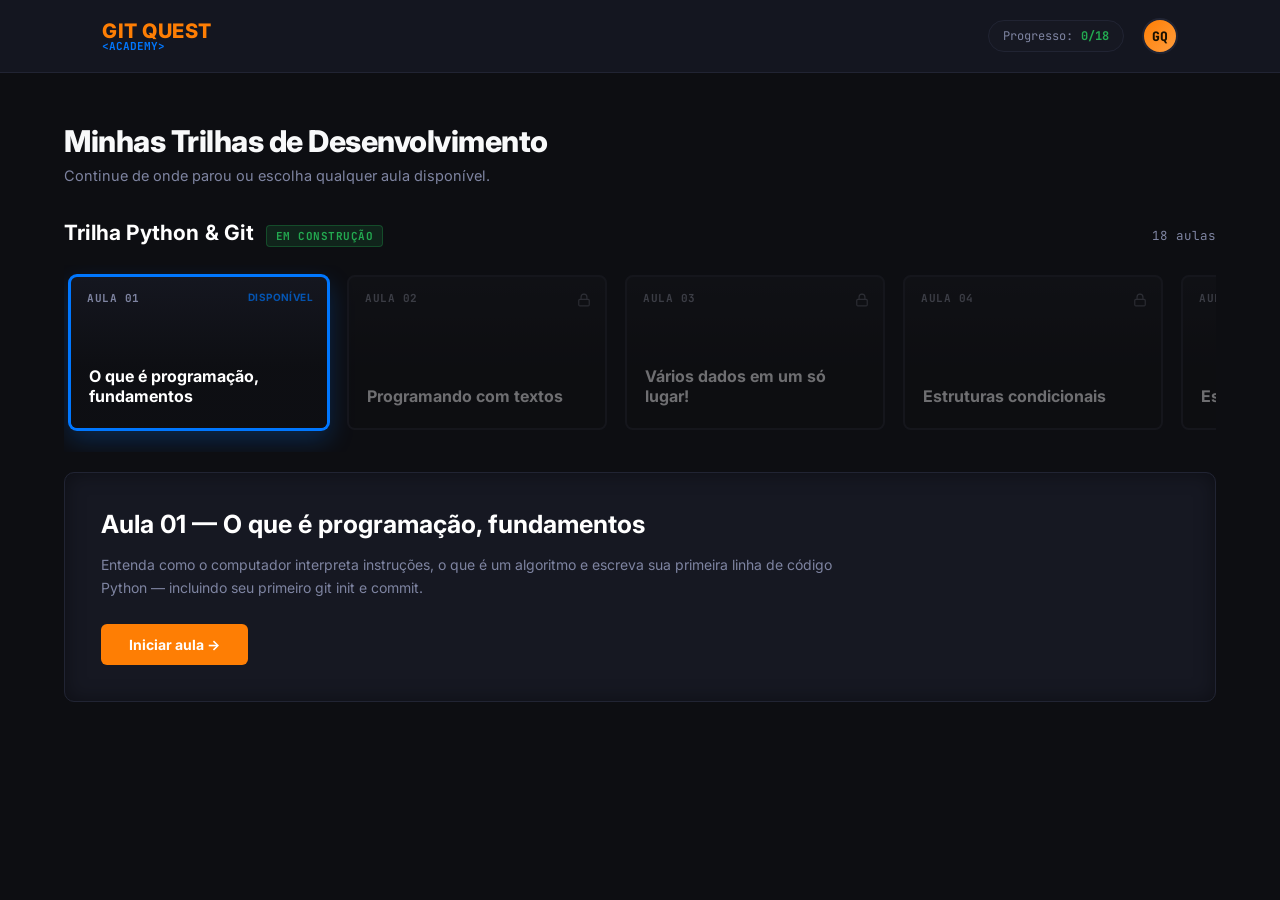
==== catalogo.html @ 4c0d6a4c "Versão local atual" ====
<!DOCTYPE html>
<html lang="pt-BR">
<head>
    <meta charset="UTF-8">
    <meta name="viewport" content="width=device-width, initial-scale=1.0">
    <title>Git Quest Academy - Catálogo</title>
    <link rel="preconnect" href="https://fonts.googleapis.com">
    <link rel="preconnect" href="https://fonts.gstatic.com" crossorigin>
    <link href="https://fonts.googleapis.com/css2?family=JetBrains+Mono:wght@400;700&family=Inter:wght@400;500;600;700;800&display=swap" rel="stylesheet">
<style>
:root {
    --bg-primary: #0d0e12;
    --bg-secondary: #161822;
    --bg-tertiary: #212433;
    --primary: #FE7E04;
    --secondary: #0077FF;
    --success: #23a950;
    --error: #dc3545;
    --text: #f8f9fa;
    --text-muted: #7e84a1;
    --font-display: 'Inter', 'Segoe UI', sans-serif;
    --font-mono: 'JetBrains Mono', 'Courier New', monospace;
}

*, *::before, *::after { box-sizing: border-box; margin: 0; padding: 0; }
html { scroll-behavior: smooth; }

body {
    background: var(--bg-primary);
    color: var(--text);
    font-family: var(--font-display);
    overflow-x: hidden;
    /* Sobrescreve o style.css principal (display:flex / overflow:hidden) */
    display: block !important;
    height: auto !important;
    overflow-y: auto !important;
    width: auto !important;
}

/* HEADER */
header.plataforma-header {
    position: sticky; top: 0; z-index: 100;
    display: flex; justify-content: space-between; align-items: center;
    padding: 18px 8%;
    background: rgba(22,24,34,0.95);
    border-bottom: 1px solid var(--bg-tertiary);
    backdrop-filter: blur(12px);
    -webkit-backdrop-filter: blur(12px);
}
.logo { display: flex; flex-direction: column; line-height: 1; }
.logo h1 { color: var(--primary); font-size: 20px; text-transform: uppercase; font-weight: 800; letter-spacing: 0.5px; }
.logo span { color: var(--secondary); font-size: 11px; font-family: var(--font-mono); font-weight: 700; }

.header-right { display: flex; align-items: center; gap: 18px; }

.progress-pill {
    display: flex; align-items: center; gap: 8px;
    background: var(--bg-secondary); border: 1px solid var(--bg-tertiary);
    padding: 7px 14px; border-radius: 20px;
    font-family: var(--font-mono); font-size: 12px; color: var(--text-muted);
}
.progress-pill strong { color: var(--success); font-weight: 700; }

.user-avatar {
    width: 36px; height: 36px; border-radius: 50%;
    background: linear-gradient(135deg, var(--primary), #ff9d3d);
    display: flex; align-items: center; justify-content: center;
    font-size: 13px; font-weight: 800; color: #1a1100;
    font-family: var(--font-mono); cursor: pointer;
    border: 2px solid var(--bg-tertiary);
}

/* CONTAINER GERAL */
.netflix-container { padding: 50px 5% 30px; }
.netflix-container > .page-intro { margin-bottom: 36px; }
.page-intro h2 { font-size: 30px; font-weight: 800; letter-spacing: -0.5px; margin-bottom: 8px; }
.page-intro p { color: var(--text-muted); font-size: 14.5px; }

/* TÍTULOS DE LINHA */
.row-heading { display: flex; align-items: baseline; gap: 12px; margin-bottom: 18px; }
.row-heading h2 { font-size: 21px; color: #fff; font-weight: 700; letter-spacing: 0.2px; }
.row-heading .row-tag {
    font-family: var(--font-mono); font-size: 11px; font-weight: 700;
    text-transform: uppercase; letter-spacing: 0.5px;
    padding: 3px 9px; border-radius: 4px;
    background: rgba(35,169,80,0.15); color: var(--success);
    border: 1px solid rgba(35,169,80,0.3);
}
.row-heading .row-count { margin-left: auto; font-size: 12.5px; color: var(--text-muted); font-family: var(--font-mono); }

/* LINHA HORIZONTAL */
.netflix-row { display: flex; gap: 18px; overflow-x: auto; padding: 10px 5px 22px; scrollbar-width: none; }
.netflix-row::-webkit-scrollbar { display: none; }

/* CARD */
.netflix-card {
    min-width: 260px; width: 260px; height: 155px;
    background: var(--bg-secondary); border: 2px solid var(--bg-tertiary);
    border-radius: 8px; cursor: pointer;
    transition: transform 0.3s cubic-bezier(0.25,1,0.5,1), border-color 0.3s ease, box-shadow 0.3s ease;
    position: relative; overflow: hidden; flex-shrink: 0;
}
.netflix-card.ativo:hover { transform: scale(1.045); border-color: var(--primary); box-shadow: 0 10px 25px rgba(0,0,0,0.6); }
.netflix-card.selecionado { border-color: var(--secondary); box-shadow: 0 0 0 1px var(--secondary), 0 10px 25px rgba(0,119,255,0.25); }
.netflix-card.bloqueado { opacity: 0.4; cursor: not-allowed; filter: grayscale(50%); }
.netflix-card.concluido { border-color: rgba(35,169,80,0.4); }

.card-cover {
    padding: 18px; height: 100%; display: flex; flex-direction: column; justify-content: flex-end;
    background: linear-gradient(to top, rgba(13,14,18,0.95) 40%, rgba(13,14,18,0.15) 100%);
    box-sizing: border-box; position: relative;
}
.card-number { position: absolute; top: 14px; left: 16px; font-family: var(--font-mono); font-size: 11px; color: var(--text-muted); font-weight: 700; letter-spacing: 0.5px; }
.card-cover h3 { font-size: 16px; color: #fff; margin-bottom: 4px; font-weight: 700; line-height: 1.25; }
.card-cover p { font-size: 12px; color: var(--text-muted); line-height: 1.4; }

.badge-status {
    position: absolute; top: 14px; right: 14px; font-size: 10px; font-weight: 700;
    text-transform: uppercase; letter-spacing: 0.4px;
    display: flex; align-items: center; gap: 4px;
}
.badge-status.text-success { color: var(--success); }
.badge-status.text-muted { color: var(--text-muted); }
.badge-status.text-secondary { color: var(--secondary); }
.badge-status svg { width: 12px; height: 12px; }

.lock-icon { position: absolute; top: 14px; right: 14px; color: var(--text-muted); }

/* PREVIEW PANEL */
.netflix-preview {
    margin-top: 20px; background: var(--bg-secondary); border: 1px solid var(--bg-tertiary);
    border-radius: 10px; min-height: 190px; padding: 36px; box-sizing: border-box;
    transition: all 0.3s ease; box-shadow: inset 0 0 20px rgba(0,0,0,0.4);
}
.preview-content { max-width: 760px; }
.preview-meta { display: flex; align-items: center; gap: 10px; margin-bottom: 14px; }
.preview-meta .meta-number {
    font-family: var(--font-mono); font-size: 12px; color: var(--primary); font-weight: 700;
    background: rgba(254,126,4,0.1); border: 1px solid rgba(254,126,4,0.25);
    padding: 3px 10px; border-radius: 4px;
}
.preview-meta .meta-status { font-size: 11.5px; font-family: var(--font-mono); color: var(--text-muted); text-transform: uppercase; letter-spacing: 0.4px; }
.preview-content h3 { font-size: 25px; margin-bottom: 14px; color: #fff; font-weight: 700; }
.preview-content p { font-size: 14px; color: var(--text-muted); line-height: 1.65; }

/* Botões de ação */
.btn-entrar, .btn-bloqueado {
    border: none; padding: 12px 28px; border-radius: 6px; font-weight: 700; cursor: pointer;
    font-size: 14px; text-align: center; display: inline-block; text-decoration: none;
    font-family: var(--font-display); transition: background 0.2s ease, transform 0.15s ease;
}
.btn-entrar { background: var(--primary); color: #fff; }
.btn-entrar:hover { background: #e06f03; transform: translateY(-1px); }
.btn-bloqueado { background: var(--bg-tertiary); color: var(--text-muted); border: 1px solid rgba(255,255,255,0.05); cursor: not-allowed; }

/* RESPONSIVO */
@media (max-width: 720px) {
    .netflix-container { padding: 36px 5% 24px; }
    .netflix-card { min-width: 220px; width: 220px; height: 135px; }
    .netflix-preview { padding: 24px; }
    .preview-content h3 { font-size: 20px; }
    header.plataforma-header { padding: 16px 5%; }
}

@media (prefers-reduced-motion: reduce) {
    *, *::before, *::after { animation-duration: 0.01ms !important; transition-duration: 0.01ms !important; }
}
</style>
</head>
<body class="catalogo-body">

    <header class="plataforma-header">
        <div class="logo">
            <h1>Git Quest</h1>
            <span>&lt;ACADEMY&gt;</span>
        </div>
        <div class="header-right">
            <div class="progress-pill">
                <span>Progresso:</span> <strong id="progress-count">0/18</strong>
            </div>
            <div class="user-avatar" title="Sua conta">GQ</div>
        </div>
    </header>

    <div class="netflix-container">

        <div class="page-intro">
            <h2>Minhas Trilhas de Desenvolvimento</h2>
            <p>Continue de onde parou ou escolha qualquer aula disponível.</p>
        </div>

        <div class="row-heading">
            <h2>Trilha Python & Git</h2>
            <span class="row-tag">Em construção</span>
            <span class="row-count" id="row-count">18 aulas</span>
        </div>

        <div class="netflix-row" id="aulas-row">
            <!-- cards injetados via JS -->
        </div>

        <div class="netflix-preview" id="preview-panel">
            <div class="preview-content">
                <h3 id="preview-title">Selecione uma aula acima</h3>
                <p id="preview-desc">Clique em qualquer um dos cards da fileira para inspecionar os detalhes da ementa, objetivos da aula e iniciar seu desafio prático.</p>
                <div id="preview-action-container" style="margin-top: 25px;"></div>
            </div>
        </div>

    </div>

    <!-- progress.js precisa vir ANTES do script inline abaixo -->
    <script src="./scripts/progress.js"></script>
<script>
document.addEventListener('DOMContentLoaded', () => {

    // -----------------------------------------------------------------------
    // CATÁLOGO DE AULAS (1 aula = 1 arquivo desafios/moduloN.js = ?modulo=N)
    //
    // implementado: true  -> existe desafios/moduloN.js pronto, card clicável
    // implementado: false -> conteúdo ainda não escrito, aparece "Em breve"
    //
    // Quando você criar desafios/moduloN.js para uma aula nova, basta trocar
    // o respectivo "implementado" para true aqui embaixo.
    // -----------------------------------------------------------------------
    const aulas = [
        { num: 1,  titulo: "O que é programação, fundamentos", desc: "Entenda como o computador interpreta instruções, o que é um algoritmo e escreva sua primeira linha de código Python — incluindo seu primeiro git init e commit.", implementado: true },
        { num: 2,  titulo: "Programando com textos", desc: "Domine strings: concatenação, formatação, fatiamento e os métodos essenciais para manipular texto.", implementado: false },
        { num: 3,  titulo: "Vários dados em um só lugar!", desc: "Listas: como guardar várias informações numa única variável e percorrer coleções de dados.", implementado: false },
        { num: 4,  titulo: "Estruturas condicionais", desc: "if, elif e else — ensine seu programa a tomar decisões com base em condições.", implementado: false },
        { num: 5,  titulo: "Estruturas de repetição", desc: "for e while: automatize tarefas repetitivas sem escrever a mesma linha várias vezes.", implementado: false },
        { num: 6,  titulo: "Outros tipos de dados", desc: "Dicionários, tuplas, sets e booleanos — amplie seu vocabulário de estruturas de dados.", implementado: false },
        { num: 7,  titulo: "Funções", desc: "Organize seu código em blocos reutilizáveis com parâmetros, retornos e escopo.", implementado: false },
        { num: 8,  titulo: "Arquivos", desc: "Leia e grave arquivos no disco — seu programa finalmente guarda informação fora da memória.", implementado: false },
        { num: 9,  titulo: "Módulos", desc: "Importe bibliotecas prontas e organize seu próprio código em múltiplos arquivos.", implementado: false },
        { num: 10, titulo: "Competindo!", desc: "Desafio prático: coloque tudo o que aprendeu em prática num exercício competitivo cronometrado.", implementado: false },
        { num: 11, titulo: "Git e Controle de versão", desc: "branches, merges e fluxo de trabalho em equipe — vá além do ciclo básico.", implementado: false },
        { num: 12, titulo: "Classes e Objetos", desc: "Dê o primeiro passo na orientação a objetos: crie suas próprias classes e instâncias.", implementado: false },
        { num: 13, titulo: "Pilares de POO", desc: "Herança, encapsulamento, polimorfismo e abstração — os quatro fundamentos da POO.", implementado: false },
        { num: 14, titulo: "Fazendo Testes", desc: "Escreva testes automatizados e garanta que seu código funciona antes de quebrar em produção.", implementado: false },
        { num: 15, titulo: "Programando Exceções", desc: "try, except e finally — trate erros com elegância em vez de deixar seu programa quebrar.", implementado: false },
        { num: 16, titulo: "Coletando Dados na internet", desc: "Introdução a requests e web scraping: extraia dados reais de páginas da web.", implementado: false },
        { num: 17, titulo: "Chatbot: Base", desc: "Construa a estrutura inicial de um chatbot funcional usando tudo o que você já aprendeu.", implementado: false },
        { num: 18, titulo: "Aprimorando seu Chatbot", desc: "Projeto final do módulo: adicione inteligência e funcionalidades extras ao seu chatbot.", implementado: false },
    ];

    // -------------------------------------------------------------------
    // STATUS DE CADA AULA, cruzando "implementado" com o localStorage
    // -------------------------------------------------------------------
    function getStatus(aula) {
        if (!aula.implementado) return 'em-breve';
        if (typeof isModuleComplete === 'function' && isModuleComplete(aula.num)) return 'concluido';
        return 'disponivel';
    }

    function statusBadge(status) {
        if (status === 'concluido') {
            return `<span class="badge-status text-success">
                        <svg viewBox="0 0 24 24" fill="none" stroke="currentColor" stroke-width="3"><polyline points="20 6 9 17 4 12"/></svg>
                        Concluída
                    </span>`;
        }
        if (status === 'disponivel') {
            return `<span class="badge-status text-secondary">Disponível</span>`;
        }
        return `<span class="badge-status text-muted">Em breve</span>`;
    }

    // -------------------------------------------------------------------
    // RENDERIZA OS CARDS
    // -------------------------------------------------------------------
    const row = document.getElementById('aulas-row');

    aulas.forEach((aula) => {
        const status = getStatus(aula);
        const isLocked = status === 'em-breve';

        const card = document.createElement('div');
        card.className = `netflix-card ${isLocked ? 'bloqueado' : 'ativo'} ${status === 'concluido' ? 'concluido' : ''}`;
        card.id = `card-aula-${aula.num}`;
        card.dataset.num = aula.num;

        card.innerHTML = `
            ${isLocked ? `<div class="lock-icon"><svg width="14" height="14" viewBox="0 0 24 24" fill="none" stroke="currentColor" stroke-width="2"><rect x="3" y="11" width="18" height="11" rx="2"/><path d="M7 11V7a5 5 0 0110 0v4"/></svg></div>` : statusBadge(status)}
            <div class="card-cover">
                <span class="card-number">AULA ${String(aula.num).padStart(2, '0')}</span>
                <h3>${aula.titulo}</h3>
            </div>
        `;

        card.addEventListener('click', () => selectAula(aula, status, card));
        row.appendChild(card);
    });

    // -------------------------------------------------------------------
    // PREVIEW DINÂMICO
    // -------------------------------------------------------------------
    const previewTitle = document.getElementById('preview-title');
    const previewDesc = document.getElementById('preview-desc');
    const actionContainer = document.getElementById('preview-action-container');

    function selectAula(aula, status, cardEl) {
        document.querySelectorAll('.netflix-card.selecionado').forEach(c => c.classList.remove('selecionado'));

        if (status !== 'em-breve') {
            cardEl.classList.add('selecionado');
        }

        previewTitle.textContent = `Aula ${String(aula.num).padStart(2, '0')} — ${aula.titulo}`;
        previewDesc.textContent = aula.desc;

        if (status === 'em-breve') {
            actionContainer.innerHTML = `<button class="btn-bloqueado" disabled>🔒 Conteúdo em breve</button>`;
        } else {
            const label = status === 'concluido' ? 'Revisar aula' : 'Iniciar aula';
            actionContainer.innerHTML = `<button class="btn-entrar" id="btn-entrar-aula">${label} →</button>`;
            document.getElementById('btn-entrar-aula').addEventListener('click', () => {
                window.location.href = `dashboard.html?modulo=${aula.num}`;
            });
        }

        cardEl.scrollIntoView({ behavior: 'smooth', inline: 'center', block: 'nearest' });
    }

    // Seleciona automaticamente: primeira aula disponível (não concluída),
    // ou a primeira concluída se todas as disponíveis já foram feitas
    const primeiraDisponivel = aulas.find(a => getStatus(a) === 'disponivel') 
                              || aulas.find(a => getStatus(a) === 'concluido');
    if (primeiraDisponivel) {
        const cardEl = document.getElementById(`card-aula-${primeiraDisponivel.num}`);
        selectAula(primeiraDisponivel, getStatus(primeiraDisponivel), cardEl);
    }

    // -------------------------------------------------------------------
    // CONTADOR DE PROGRESSO (lido do localStorage via progress.js)
    // -------------------------------------------------------------------
    const concluidas = typeof countCompletedModules === 'function' ? countCompletedModules() : 0;
    document.getElementById('progress-count').textContent = `${concluidas}/${aulas.length}`;

});
</script>
</body>
</html>
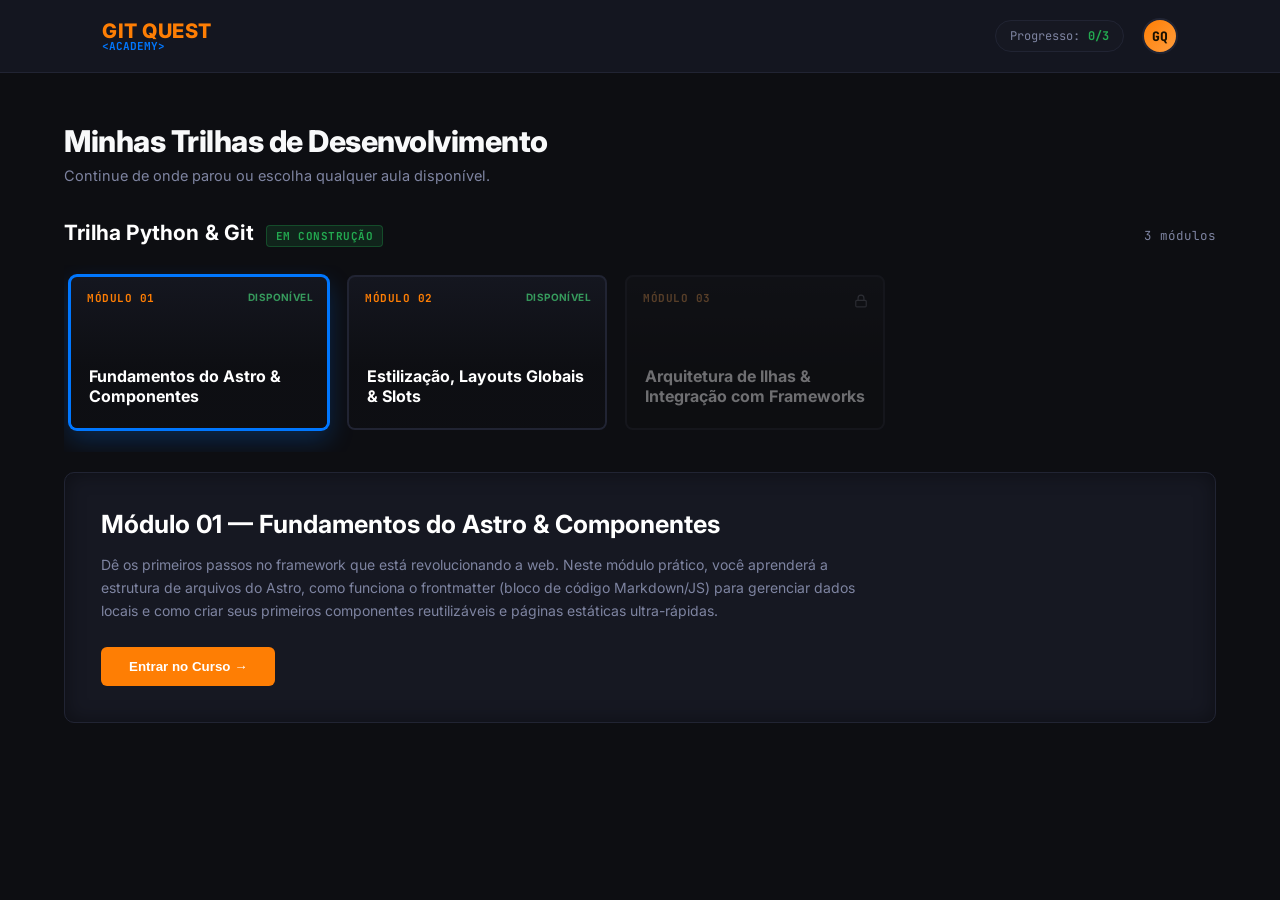
==== commit a565c6e4: "refactor: enhance landing page styles with new design system and responsive adjustments - Introduced" ====
--- a/catalogo.html
+++ b/catalogo.html
@@ -1,172 +1,18 @@
 <!DOCTYPE html>
 <html lang="pt-BR">
+
 <head>
     <meta charset="UTF-8">
     <meta name="viewport" content="width=device-width, initial-scale=1.0">
     <title>Git Quest Academy - Catálogo</title>
     <link rel="preconnect" href="https://fonts.googleapis.com">
     <link rel="preconnect" href="https://fonts.gstatic.com" crossorigin>
-    <link href="https://fonts.googleapis.com/css2?family=JetBrains+Mono:wght@400;700&family=Inter:wght@400;500;600;700;800&display=swap" rel="stylesheet">
-<style>
-:root {
-    --bg-primary: #0d0e12;
-    --bg-secondary: #161822;
-    --bg-tertiary: #212433;
-    --primary: #FE7E04;
-    --secondary: #0077FF;
-    --success: #23a950;
-    --error: #dc3545;
-    --text: #f8f9fa;
-    --text-muted: #7e84a1;
-    --font-display: 'Inter', 'Segoe UI', sans-serif;
-    --font-mono: 'JetBrains Mono', 'Courier New', monospace;
-}
+    <link
+        href="https://fonts.googleapis.com/css2?family=JetBrains+Mono:wght@400;700&family=Inter:wght@400;500;600;700;800&display=swap"
+        rel="stylesheet">
+    <link rel="stylesheet" href="/styles/catalogo.css">
+</head>
 
-*, *::before, *::after { box-sizing: border-box; margin: 0; padding: 0; }
-html { scroll-behavior: smooth; }
-
-body {
-    background: var(--bg-primary);
-    color: var(--text);
-    font-family: var(--font-display);
-    overflow-x: hidden;
-    /* Sobrescreve o style.css principal (display:flex / overflow:hidden) */
-    display: block !important;
-    height: auto !important;
-    overflow-y: auto !important;
-    width: auto !important;
-}
-
-/* HEADER */
-header.plataforma-header {
-    position: sticky; top: 0; z-index: 100;
-    display: flex; justify-content: space-between; align-items: center;
-    padding: 18px 8%;
-    background: rgba(22,24,34,0.95);
-    border-bottom: 1px solid var(--bg-tertiary);
-    backdrop-filter: blur(12px);
-    -webkit-backdrop-filter: blur(12px);
-}
-.logo { display: flex; flex-direction: column; line-height: 1; }
-.logo h1 { color: var(--primary); font-size: 20px; text-transform: uppercase; font-weight: 800; letter-spacing: 0.5px; }
-.logo span { color: var(--secondary); font-size: 11px; font-family: var(--font-mono); font-weight: 700; }
-
-.header-right { display: flex; align-items: center; gap: 18px; }
-
-.progress-pill {
-    display: flex; align-items: center; gap: 8px;
-    background: var(--bg-secondary); border: 1px solid var(--bg-tertiary);
-    padding: 7px 14px; border-radius: 20px;
-    font-family: var(--font-mono); font-size: 12px; color: var(--text-muted);
-}
-.progress-pill strong { color: var(--success); font-weight: 700; }
-
-.user-avatar {
-    width: 36px; height: 36px; border-radius: 50%;
-    background: linear-gradient(135deg, var(--primary), #ff9d3d);
-    display: flex; align-items: center; justify-content: center;
-    font-size: 13px; font-weight: 800; color: #1a1100;
-    font-family: var(--font-mono); cursor: pointer;
-    border: 2px solid var(--bg-tertiary);
-}
-
-/* CONTAINER GERAL */
-.netflix-container { padding: 50px 5% 30px; }
-.netflix-container > .page-intro { margin-bottom: 36px; }
-.page-intro h2 { font-size: 30px; font-weight: 800; letter-spacing: -0.5px; margin-bottom: 8px; }
-.page-intro p { color: var(--text-muted); font-size: 14.5px; }
-
-/* TÍTULOS DE LINHA */
-.row-heading { display: flex; align-items: baseline; gap: 12px; margin-bottom: 18px; }
-.row-heading h2 { font-size: 21px; color: #fff; font-weight: 700; letter-spacing: 0.2px; }
-.row-heading .row-tag {
-    font-family: var(--font-mono); font-size: 11px; font-weight: 700;
-    text-transform: uppercase; letter-spacing: 0.5px;
-    padding: 3px 9px; border-radius: 4px;
-    background: rgba(35,169,80,0.15); color: var(--success);
-    border: 1px solid rgba(35,169,80,0.3);
-}
-.row-heading .row-count { margin-left: auto; font-size: 12.5px; color: var(--text-muted); font-family: var(--font-mono); }
-
-/* LINHA HORIZONTAL */
-.netflix-row { display: flex; gap: 18px; overflow-x: auto; padding: 10px 5px 22px; scrollbar-width: none; }
-.netflix-row::-webkit-scrollbar { display: none; }
-
-/* CARD */
-.netflix-card {
-    min-width: 260px; width: 260px; height: 155px;
-    background: var(--bg-secondary); border: 2px solid var(--bg-tertiary);
-    border-radius: 8px; cursor: pointer;
-    transition: transform 0.3s cubic-bezier(0.25,1,0.5,1), border-color 0.3s ease, box-shadow 0.3s ease;
-    position: relative; overflow: hidden; flex-shrink: 0;
-}
-.netflix-card.ativo:hover { transform: scale(1.045); border-color: var(--primary); box-shadow: 0 10px 25px rgba(0,0,0,0.6); }
-.netflix-card.selecionado { border-color: var(--secondary); box-shadow: 0 0 0 1px var(--secondary), 0 10px 25px rgba(0,119,255,0.25); }
-.netflix-card.bloqueado { opacity: 0.4; cursor: not-allowed; filter: grayscale(50%); }
-.netflix-card.concluido { border-color: rgba(35,169,80,0.4); }
-
-.card-cover {
-    padding: 18px; height: 100%; display: flex; flex-direction: column; justify-content: flex-end;
-    background: linear-gradient(to top, rgba(13,14,18,0.95) 40%, rgba(13,14,18,0.15) 100%);
-    box-sizing: border-box; position: relative;
-}
-.card-number { position: absolute; top: 14px; left: 16px; font-family: var(--font-mono); font-size: 11px; color: var(--text-muted); font-weight: 700; letter-spacing: 0.5px; }
-.card-cover h3 { font-size: 16px; color: #fff; margin-bottom: 4px; font-weight: 700; line-height: 1.25; }
-.card-cover p { font-size: 12px; color: var(--text-muted); line-height: 1.4; }
-
-.badge-status {
-    position: absolute; top: 14px; right: 14px; font-size: 10px; font-weight: 700;
-    text-transform: uppercase; letter-spacing: 0.4px;
-    display: flex; align-items: center; gap: 4px;
-}
-.badge-status.text-success { color: var(--success); }
-.badge-status.text-muted { color: var(--text-muted); }
-.badge-status.text-secondary { color: var(--secondary); }
-.badge-status svg { width: 12px; height: 12px; }
-
-.lock-icon { position: absolute; top: 14px; right: 14px; color: var(--text-muted); }
-
-/* PREVIEW PANEL */
-.netflix-preview {
-    margin-top: 20px; background: var(--bg-secondary); border: 1px solid var(--bg-tertiary);
-    border-radius: 10px; min-height: 190px; padding: 36px; box-sizing: border-box;
-    transition: all 0.3s ease; box-shadow: inset 0 0 20px rgba(0,0,0,0.4);
-}
-.preview-content { max-width: 760px; }
-.preview-meta { display: flex; align-items: center; gap: 10px; margin-bottom: 14px; }
-.preview-meta .meta-number {
-    font-family: var(--font-mono); font-size: 12px; color: var(--primary); font-weight: 700;
-    background: rgba(254,126,4,0.1); border: 1px solid rgba(254,126,4,0.25);
-    padding: 3px 10px; border-radius: 4px;
-}
-.preview-meta .meta-status { font-size: 11.5px; font-family: var(--font-mono); color: var(--text-muted); text-transform: uppercase; letter-spacing: 0.4px; }
-.preview-content h3 { font-size: 25px; margin-bottom: 14px; color: #fff; font-weight: 700; }
-.preview-content p { font-size: 14px; color: var(--text-muted); line-height: 1.65; }
-
-/* Botões de ação */
-.btn-entrar, .btn-bloqueado {
-    border: none; padding: 12px 28px; border-radius: 6px; font-weight: 700; cursor: pointer;
-    font-size: 14px; text-align: center; display: inline-block; text-decoration: none;
-    font-family: var(--font-display); transition: background 0.2s ease, transform 0.15s ease;
-}
-.btn-entrar { background: var(--primary); color: #fff; }
-.btn-entrar:hover { background: #e06f03; transform: translateY(-1px); }
-.btn-bloqueado { background: var(--bg-tertiary); color: var(--text-muted); border: 1px solid rgba(255,255,255,0.05); cursor: not-allowed; }
-
-/* RESPONSIVO */
-@media (max-width: 720px) {
-    .netflix-container { padding: 36px 5% 24px; }
-    .netflix-card { min-width: 220px; width: 220px; height: 135px; }
-    .netflix-preview { padding: 24px; }
-    .preview-content h3 { font-size: 20px; }
-    header.plataforma-header { padding: 16px 5%; }
-}
-
-@media (prefers-reduced-motion: reduce) {
-    *, *::before, *::after { animation-duration: 0.01ms !important; transition-duration: 0.01ms !important; }
-}
-</style>
-</head>
 <body class="catalogo-body">
 
     <header class="plataforma-header">
@@ -202,7 +48,8 @@
         <div class="netflix-preview" id="preview-panel">
             <div class="preview-content">
                 <h3 id="preview-title">Selecione uma aula acima</h3>
-                <p id="preview-desc">Clique em qualquer um dos cards da fileira para inspecionar os detalhes da ementa, objetivos da aula e iniciar seu desafio prático.</p>
+                <p id="preview-desc">Clique em qualquer um dos cards da fileira para inspecionar os detalhes da ementa,
+                    objetivos da aula e iniciar seu desafio prático.</p>
                 <div id="preview-action-container" style="margin-top: 25px;"></div>
             </div>
         </div>
@@ -211,133 +58,7 @@
 
     <!-- progress.js precisa vir ANTES do script inline abaixo -->
     <script src="./scripts/progress.js"></script>
-<script>
-document.addEventListener('DOMContentLoaded', () => {
+    <script src="./scripts/catalogo.js"></script>
+</body>
 
-    // -----------------------------------------------------------------------
-    // CATÁLOGO DE AULAS (1 aula = 1 arquivo desafios/moduloN.js = ?modulo=N)
-    //
-    // implementado: true  -> existe desafios/moduloN.js pronto, card clicável
-    // implementado: false -> conteúdo ainda não escrito, aparece "Em breve"
-    //
-    // Quando você criar desafios/moduloN.js para uma aula nova, basta trocar
-    // o respectivo "implementado" para true aqui embaixo.
-    // -----------------------------------------------------------------------
-    const aulas = [
-        { num: 1,  titulo: "O que é programação, fundamentos", desc: "Entenda como o computador interpreta instruções, o que é um algoritmo e escreva sua primeira linha de código Python — incluindo seu primeiro git init e commit.", implementado: true },
-        { num: 2,  titulo: "Programando com textos", desc: "Domine strings: concatenação, formatação, fatiamento e os métodos essenciais para manipular texto.", implementado: false },
-        { num: 3,  titulo: "Vários dados em um só lugar!", desc: "Listas: como guardar várias informações numa única variável e percorrer coleções de dados.", implementado: false },
-        { num: 4,  titulo: "Estruturas condicionais", desc: "if, elif e else — ensine seu programa a tomar decisões com base em condições.", implementado: false },
-        { num: 5,  titulo: "Estruturas de repetição", desc: "for e while: automatize tarefas repetitivas sem escrever a mesma linha várias vezes.", implementado: false },
-        { num: 6,  titulo: "Outros tipos de dados", desc: "Dicionários, tuplas, sets e booleanos — amplie seu vocabulário de estruturas de dados.", implementado: false },
-        { num: 7,  titulo: "Funções", desc: "Organize seu código em blocos reutilizáveis com parâmetros, retornos e escopo.", implementado: false },
-        { num: 8,  titulo: "Arquivos", desc: "Leia e grave arquivos no disco — seu programa finalmente guarda informação fora da memória.", implementado: false },
-        { num: 9,  titulo: "Módulos", desc: "Importe bibliotecas prontas e organize seu próprio código em múltiplos arquivos.", implementado: false },
-        { num: 10, titulo: "Competindo!", desc: "Desafio prático: coloque tudo o que aprendeu em prática num exercício competitivo cronometrado.", implementado: false },
-        { num: 11, titulo: "Git e Controle de versão", desc: "branches, merges e fluxo de trabalho em equipe — vá além do ciclo básico.", implementado: false },
-        { num: 12, titulo: "Classes e Objetos", desc: "Dê o primeiro passo na orientação a objetos: crie suas próprias classes e instâncias.", implementado: false },
-        { num: 13, titulo: "Pilares de POO", desc: "Herança, encapsulamento, polimorfismo e abstração — os quatro fundamentos da POO.", implementado: false },
-        { num: 14, titulo: "Fazendo Testes", desc: "Escreva testes automatizados e garanta que seu código funciona antes de quebrar em produção.", implementado: false },
-        { num: 15, titulo: "Programando Exceções", desc: "try, except e finally — trate erros com elegância em vez de deixar seu programa quebrar.", implementado: false },
-        { num: 16, titulo: "Coletando Dados na internet", desc: "Introdução a requests e web scraping: extraia dados reais de páginas da web.", implementado: false },
-        { num: 17, titulo: "Chatbot: Base", desc: "Construa a estrutura inicial de um chatbot funcional usando tudo o que você já aprendeu.", implementado: false },
-        { num: 18, titulo: "Aprimorando seu Chatbot", desc: "Projeto final do módulo: adicione inteligência e funcionalidades extras ao seu chatbot.", implementado: false },
-    ];
-
-    // -------------------------------------------------------------------
-    // STATUS DE CADA AULA, cruzando "implementado" com o localStorage
-    // -------------------------------------------------------------------
-    function getStatus(aula) {
-        if (!aula.implementado) return 'em-breve';
-        if (typeof isModuleComplete === 'function' && isModuleComplete(aula.num)) return 'concluido';
-        return 'disponivel';
-    }
-
-    function statusBadge(status) {
-        if (status === 'concluido') {
-            return `<span class="badge-status text-success">
-                        <svg viewBox="0 0 24 24" fill="none" stroke="currentColor" stroke-width="3"><polyline points="20 6 9 17 4 12"/></svg>
-                        Concluída
-                    </span>`;
-        }
-        if (status === 'disponivel') {
-            return `<span class="badge-status text-secondary">Disponível</span>`;
-        }
-        return `<span class="badge-status text-muted">Em breve</span>`;
-    }
-
-    // -------------------------------------------------------------------
-    // RENDERIZA OS CARDS
-    // -------------------------------------------------------------------
-    const row = document.getElementById('aulas-row');
-
-    aulas.forEach((aula) => {
-        const status = getStatus(aula);
-        const isLocked = status === 'em-breve';
-
-        const card = document.createElement('div');
-        card.className = `netflix-card ${isLocked ? 'bloqueado' : 'ativo'} ${status === 'concluido' ? 'concluido' : ''}`;
-        card.id = `card-aula-${aula.num}`;
-        card.dataset.num = aula.num;
-
-        card.innerHTML = `
-            ${isLocked ? `<div class="lock-icon"><svg width="14" height="14" viewBox="0 0 24 24" fill="none" stroke="currentColor" stroke-width="2"><rect x="3" y="11" width="18" height="11" rx="2"/><path d="M7 11V7a5 5 0 0110 0v4"/></svg></div>` : statusBadge(status)}
-            <div class="card-cover">
-                <span class="card-number">AULA ${String(aula.num).padStart(2, '0')}</span>
-                <h3>${aula.titulo}</h3>
-            </div>
-        `;
-
-        card.addEventListener('click', () => selectAula(aula, status, card));
-        row.appendChild(card);
-    });
-
-    // -------------------------------------------------------------------
-    // PREVIEW DINÂMICO
-    // -------------------------------------------------------------------
-    const previewTitle = document.getElementById('preview-title');
-    const previewDesc = document.getElementById('preview-desc');
-    const actionContainer = document.getElementById('preview-action-container');
-
-    function selectAula(aula, status, cardEl) {
-        document.querySelectorAll('.netflix-card.selecionado').forEach(c => c.classList.remove('selecionado'));
-
-        if (status !== 'em-breve') {
-            cardEl.classList.add('selecionado');
-        }
-
-        previewTitle.textContent = `Aula ${String(aula.num).padStart(2, '0')} — ${aula.titulo}`;
-        previewDesc.textContent = aula.desc;
-
-        if (status === 'em-breve') {
-            actionContainer.innerHTML = `<button class="btn-bloqueado" disabled>🔒 Conteúdo em breve</button>`;
-        } else {
-            const label = status === 'concluido' ? 'Revisar aula' : 'Iniciar aula';
-            actionContainer.innerHTML = `<button class="btn-entrar" id="btn-entrar-aula">${label} →</button>`;
-            document.getElementById('btn-entrar-aula').addEventListener('click', () => {
-                window.location.href = `dashboard.html?modulo=${aula.num}`;
-            });
-        }
-
-        cardEl.scrollIntoView({ behavior: 'smooth', inline: 'center', block: 'nearest' });
-    }
-
-    // Seleciona automaticamente: primeira aula disponível (não concluída),
-    // ou a primeira concluída se todas as disponíveis já foram feitas
-    const primeiraDisponivel = aulas.find(a => getStatus(a) === 'disponivel') 
-                              || aulas.find(a => getStatus(a) === 'concluido');
-    if (primeiraDisponivel) {
-        const cardEl = document.getElementById(`card-aula-${primeiraDisponivel.num}`);
-        selectAula(primeiraDisponivel, getStatus(primeiraDisponivel), cardEl);
-    }
-
-    // -------------------------------------------------------------------
-    // CONTADOR DE PROGRESSO (lido do localStorage via progress.js)
-    // -------------------------------------------------------------------
-    const concluidas = typeof countCompletedModules === 'function' ? countCompletedModules() : 0;
-    document.getElementById('progress-count').textContent = `${concluidas}/${aulas.length}`;
-
-});
-</script>
-</body>
 </html>
--- a/styles/catalogo.css
+++ b/styles/catalogo.css
@@ -0,0 +1,158 @@
+
+:root {
+    --bg-primary: #0d0e12;
+    --bg-secondary: #161822;
+    --bg-tertiary: #212433;
+    --primary: #FE7E04;
+    --secondary: #0077FF;
+    --success: #23a950;
+    --error: #dc3545;
+    --text: #f8f9fa;
+    --text-muted: #7e84a1;
+    --font-display: 'Inter', 'Segoe UI', sans-serif;
+    --font-mono: 'JetBrains Mono', 'Courier New', monospace;
+}
+
+*, *::before, *::after { box-sizing: border-box; margin: 0; padding: 0; }
+html { scroll-behavior: smooth; }
+
+body {
+    background: var(--bg-primary);
+    color: var(--text);
+    font-family: var(--font-display);
+    overflow-x: hidden;
+    /* Sobrescreve o style.css principal (display:flex / overflow:hidden) */
+    display: block !important;
+    height: auto !important;
+    overflow-y: auto !important;
+    width: auto !important;
+}
+
+/* HEADER */
+header.plataforma-header {
+    position: sticky; top: 0; z-index: 100;
+    display: flex; justify-content: space-between; align-items: center;
+    padding: 18px 8%;
+    background: rgba(22,24,34,0.95);
+    border-bottom: 1px solid var(--bg-tertiary);
+    backdrop-filter: blur(12px);
+    -webkit-backdrop-filter: blur(12px);
+}
+.logo { display: flex; flex-direction: column; line-height: 1; }
+.logo h1 { color: var(--primary); font-size: 20px; text-transform: uppercase; font-weight: 800; letter-spacing: 0.5px; }
+.logo span { color: var(--secondary); font-size: 11px; font-family: var(--font-mono); font-weight: 700; }
+
+.header-right { display: flex; align-items: center; gap: 18px; }
+
+.progress-pill {
+    display: flex; align-items: center; gap: 8px;
+    background: var(--bg-secondary); border: 1px solid var(--bg-tertiary);
+    padding: 7px 14px; border-radius: 20px;
+    font-family: var(--font-mono); font-size: 12px; color: var(--text-muted);
+}
+.progress-pill strong { color: var(--success); font-weight: 700; }
+
+.user-avatar {
+    width: 36px; height: 36px; border-radius: 50%;
+    background: linear-gradient(135deg, var(--primary), #ff9d3d);
+    display: flex; align-items: center; justify-content: center;
+    font-size: 13px; font-weight: 800; color: #1a1100;
+    font-family: var(--font-mono); cursor: pointer;
+    border: 2px solid var(--bg-tertiary);
+}
+
+/* CONTAINER GERAL */
+.netflix-container { padding: 50px 5% 30px; }
+.netflix-container > .page-intro { margin-bottom: 36px; }
+.page-intro h2 { font-size: 30px; font-weight: 800; letter-spacing: -0.5px; margin-bottom: 8px; }
+.page-intro p { color: var(--text-muted); font-size: 14.5px; }
+
+/* TÍTULOS DE LINHA */
+.row-heading { display: flex; align-items: baseline; gap: 12px; margin-bottom: 18px; }
+.row-heading h2 { font-size: 21px; color: #fff; font-weight: 700; letter-spacing: 0.2px; }
+.row-heading .row-tag {
+    font-family: var(--font-mono); font-size: 11px; font-weight: 700;
+    text-transform: uppercase; letter-spacing: 0.5px;
+    padding: 3px 9px; border-radius: 4px;
+    background: rgba(35,169,80,0.15); color: var(--success);
+    border: 1px solid rgba(35,169,80,0.3);
+}
+.row-heading .row-count { margin-left: auto; font-size: 12.5px; color: var(--text-muted); font-family: var(--font-mono); }
+
+/* LINHA HORIZONTAL */
+.netflix-row { display: flex; gap: 18px; overflow-x: auto; padding: 10px 5px 22px; scrollbar-width: none; }
+.netflix-row::-webkit-scrollbar { display: none; }
+
+/* CARD */
+.netflix-card {
+    min-width: 260px; width: 260px; height: 155px;
+    background: var(--bg-secondary); border: 2px solid var(--bg-tertiary);
+    border-radius: 8px; cursor: pointer;
+    transition: transform 0.3s cubic-bezier(0.25,1,0.5,1), border-color 0.3s ease, box-shadow 0.3s ease;
+    position: relative; overflow: hidden; flex-shrink: 0;
+}
+.netflix-card.ativo:hover { transform: scale(1.045); border-color: var(--primary); box-shadow: 0 10px 25px rgba(0,0,0,0.6); }
+.netflix-card.selecionado { border-color: var(--secondary); box-shadow: 0 0 0 1px var(--secondary), 0 10px 25px rgba(0,119,255,0.25); }
+.netflix-card.bloqueado { opacity: 0.4; cursor: not-allowed; filter: grayscale(50%); }
+.netflix-card.concluido { border-color: rgba(35,169,80,0.4); }
+
+.card-cover {
+    padding: 18px; height: 100%; display: flex; flex-direction: column; justify-content: flex-end;
+    background: linear-gradient(to top, rgba(13,14,18,0.95) 40%, rgba(13,14,18,0.15) 100%);
+    box-sizing: border-box; position: relative;
+}
+.card-number { position: absolute; top: 14px; left: 16px; font-family: var(--font-mono); font-size: 11px; color: var(--text-muted); font-weight: 700; letter-spacing: 0.5px; }
+.card-cover h3 { font-size: 16px; color: #fff; margin-bottom: 4px; font-weight: 700; line-height: 1.25; }
+.card-cover p { font-size: 12px; color: var(--text-muted); line-height: 1.4; }
+
+.badge-status {
+    position: absolute; top: 14px; right: 14px; font-size: 10px; font-weight: 700;
+    text-transform: uppercase; letter-spacing: 0.4px;
+    display: flex; align-items: center; gap: 4px;
+}
+.badge-status.text-success { color: var(--success); }
+.badge-status.text-muted { color: var(--text-muted); }
+.badge-status.text-secondary { color: var(--secondary); }
+.badge-status svg { width: 12px; height: 12px; }
+
+.lock-icon { position: absolute; top: 14px; right: 14px; color: var(--text-muted); }
+
+/* PREVIEW PANEL */
+.netflix-preview {
+    margin-top: 20px; background: var(--bg-secondary); border: 1px solid var(--bg-tertiary);
+    border-radius: 10px; min-height: 190px; padding: 36px; box-sizing: border-box;
+    transition: all 0.3s ease; box-shadow: inset 0 0 20px rgba(0,0,0,0.4);
+}
+.preview-content { max-width: 760px; }
+.preview-meta { display: flex; align-items: center; gap: 10px; margin-bottom: 14px; }
+.preview-meta .meta-number {
+    font-family: var(--font-mono); font-size: 12px; color: var(--primary); font-weight: 700;
+    background: rgba(254,126,4,0.1); border: 1px solid rgba(254,126,4,0.25);
+    padding: 3px 10px; border-radius: 4px;
+}
+.preview-meta .meta-status { font-size: 11.5px; font-family: var(--font-mono); color: var(--text-muted); text-transform: uppercase; letter-spacing: 0.4px; }
+.preview-content h3 { font-size: 25px; margin-bottom: 14px; color: #fff; font-weight: 700; }
+.preview-content p { font-size: 14px; color: var(--text-muted); line-height: 1.65; }
+
+/* Botões de ação */
+.btn-entrar, .btn-bloqueado {
+    border: none; padding: 12px 28px; border-radius: 6px; font-weight: 700; cursor: pointer;
+    font-size: 14px; text-align: center; display: inline-block; text-decoration: none;
+    font-family: var(--font-display); transition: background 0.2s ease, transform 0.15s ease;
+}
+.btn-entrar { background: var(--primary); color: #fff; }
+.btn-entrar:hover { background: #e06f03; transform: translateY(-1px); }
+.btn-bloqueado { background: var(--bg-tertiary); color: var(--text-muted); border: 1px solid rgba(255,255,255,0.05); cursor: not-allowed; }
+
+/* RESPONSIVO */
+@media (max-width: 720px) {
+    .netflix-container { padding: 36px 5% 24px; }
+    .netflix-card { min-width: 220px; width: 220px; height: 135px; }
+    .netflix-preview { padding: 24px; }
+    .preview-content h3 { font-size: 20px; }
+    header.plataforma-header { padding: 16px 5%; }
+}
+
+@media (prefers-reduced-motion: reduce) {
+    *, *::before, *::after { animation-duration: 0.01ms !important; transition-duration: 0.01ms !important; }
+}
